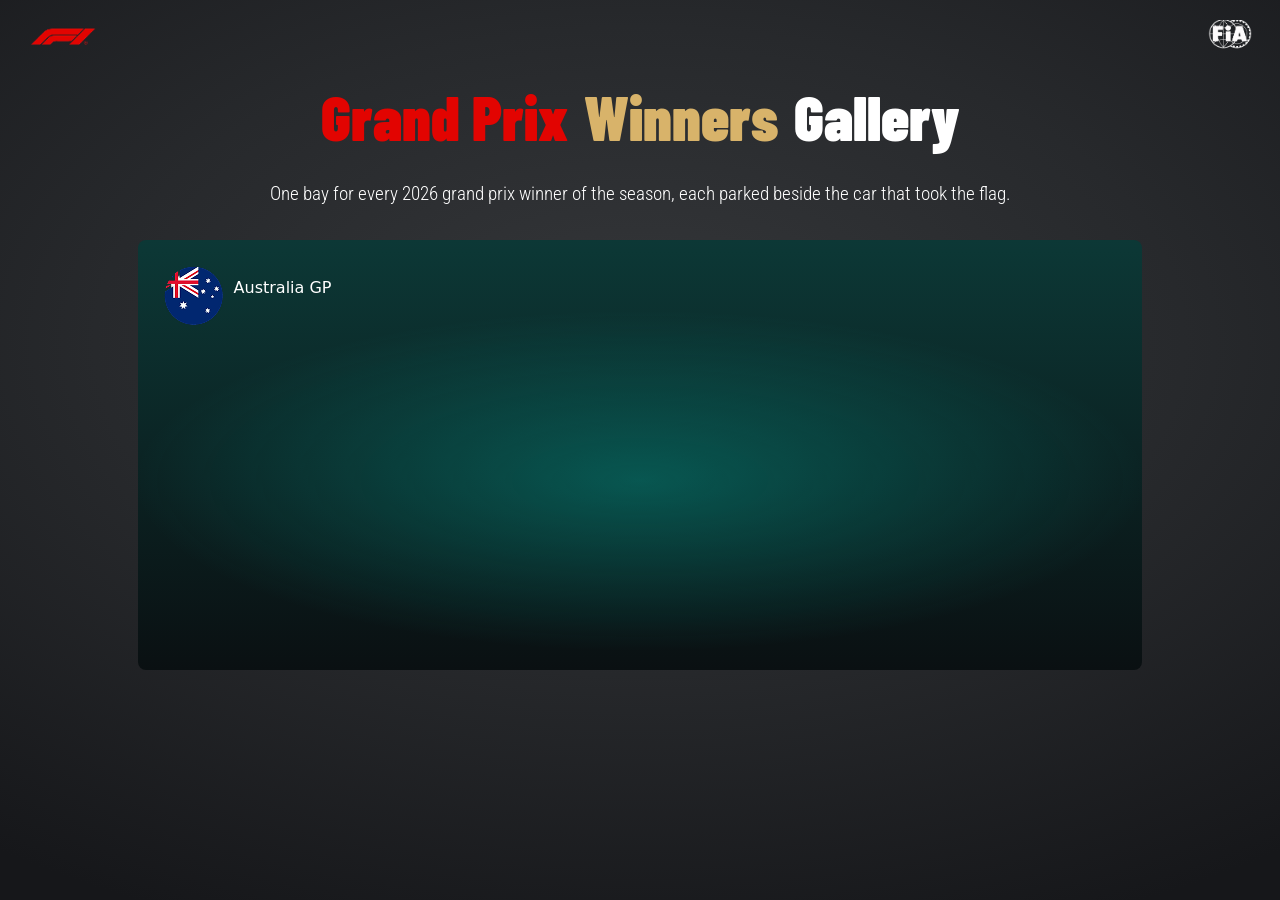
==== F1-Showroom/index.html @ ff34f271 "Immediate fix of photo views" ====
<!DOCTYPE html>
<html lang="en">

<head>
    <meta charset="UTF-8">
    <meta name="viewport" content="width=device-width, initial-scale=1.0">
    <title>F1 Podium</title>

    <link rel="icon" type="image/png" href="\F1-Showroom\img\f1.png">
    <link rel="stylesheet" href="https://cdn.jsdelivr.net/npm/bootstrap@5.3.0/dist/css/bootstrap.min.css">
    <link rel="preconnect" href="https://fonts.googleapis.com">
    <link rel="preconnect" href="https://fonts.gstatic.com" crossorigin>
    <link
        href="https://fonts.googleapis.com/css2?family=Barlow+Condensed:ital,wght@0,100;0,200;0,300;0,400;0,500;0,600;0,700;0,800;0,900;1,100;1,200;1,300;1,400;1,500;1,600;1,700;1,800;1,900&family=Roboto+Condensed:ital,wght@0,100..900;1,100..900&display=swap"
        rel="stylesheet">
    <link rel="stylesheet" href="assets/index.css">
</head>

<body>
    <div class="container-fluid min-vh-100"> <!--Main Container for all-->
        <div class="row"> <!--Static Navbar-->
            <div class="col">
                <div class="d-flex justify-content-between align-items-center bg-transparent border-0 px-3">
                    <div>
                        <img src="./img/f1.png" class="img1">
                    </div>
                    <div>
                        <img src="./img/fia.png" class="img2">
                    </div>
                </div>
            </div>
        </div>

        <div class="row"> <!--Second Heading-->
            <div class="col text-center">
                <div class="d-flex justify-content-center align-items-center  gap-3"><p class="font-l barlow main-red">Grand Prix</p>
                <p class="font-l barlow main-yellow">Winners</p>
                <p class="font-l barlow main-white">Gallery</p>
                </div>
                
                <p class="font-sm roboto main-white">One bay for every 2026 grand prix winner of the season, each parked beside the car that took the flag.</p>
            </div>
        </div>

        <div class="row mt-3">
            <div class="col d-flex align-items-center justify-content-center">
                <div class="card border-0 mercedes rounded-3">
                    <div class="card-body"><div class="card-title d-flex align-items-center text-start">
                        <img src="./img/aust.png">
                        <p class="sm main-white">Australia GP</p>
                    </div></div>
                    
                </div>
            </div>
        </div>
        <script src="https://cdn.jsdelivr.net/npm/bootstrap@5.3.0/dist/js/bootstrap.bundle.min.js"></script>
    </div>
</body>

</html>
---- F1-Showroom/assets/index.css ----
body {
    background-color: #16171A;
    background:
        radial-gradient(ellipse 85% 70% at 50% 38%,
            #35373A 0%,
            #27292C 50%,
            #16171A 100%);
    background-attachment: fixed;
}

.img1 {
    width: 100%;
    height: 70px;
}

.img2 {
    width: 100%;
    height: 30px;
}

.barlow {
  font-family: 'Barlow Condensed', sans-serif;
}

.roboto {
  font-family: 'Roboto Condensed', sans-serif;
}

.main-red {
    color : #E20401;
}

.main-yellow {
    color : #D8B36A;
}

.main-white {
    color : #FFFFFF;
}

.font-l {
    font-size: clamp(2.5rem, 1.5rem + 3vw, 4rem);
    font-weight: 900;
}

.font-sm {
    font-size: clamp(0.885rem, 0.8rem + 0.5vw, 1.2rem);
    font-weight: 300;
}

.card {
    height : 430px;
    width : 80%;

}

.mercedes {
  background:
    radial-gradient(ellipse 70% 55% at 50% 56%,
      rgba(0, 210, 190, 0.30) 0%,
      rgba(0, 210, 190, 0) 72%),
    linear-gradient(180deg,
      #0C3836 0%,
      #0A1012 100%);
}

.ferrari {
  background:
    radial-gradient(ellipse 70% 55% at 50% 56%,
      rgba(232, 17, 45, 0.32) 0%,
      rgba(232, 17, 45, 0) 72%),
    linear-gradient(180deg,
      #43101A 0%,
      #100A0B 100%);
}

.mclaren {
  background:
    radial-gradient(ellipse 70% 55% at 50% 56%,
      rgba(255, 128, 0, 0.32) 0%,
      rgba(255, 128, 0, 0) 72%),
    linear-gradient(180deg,
      #47250A 0%,
      #100C08 100%);
}

.redbull {
  background:
    radial-gradient(ellipse 70% 55% at 50% 56%,
      rgba(70, 110, 240, 0.34) 0%,
      rgba(70, 110, 240, 0) 72%),
    linear-gradient(180deg,
      #0E2159 0%,
      #0A0C15 100%);
}
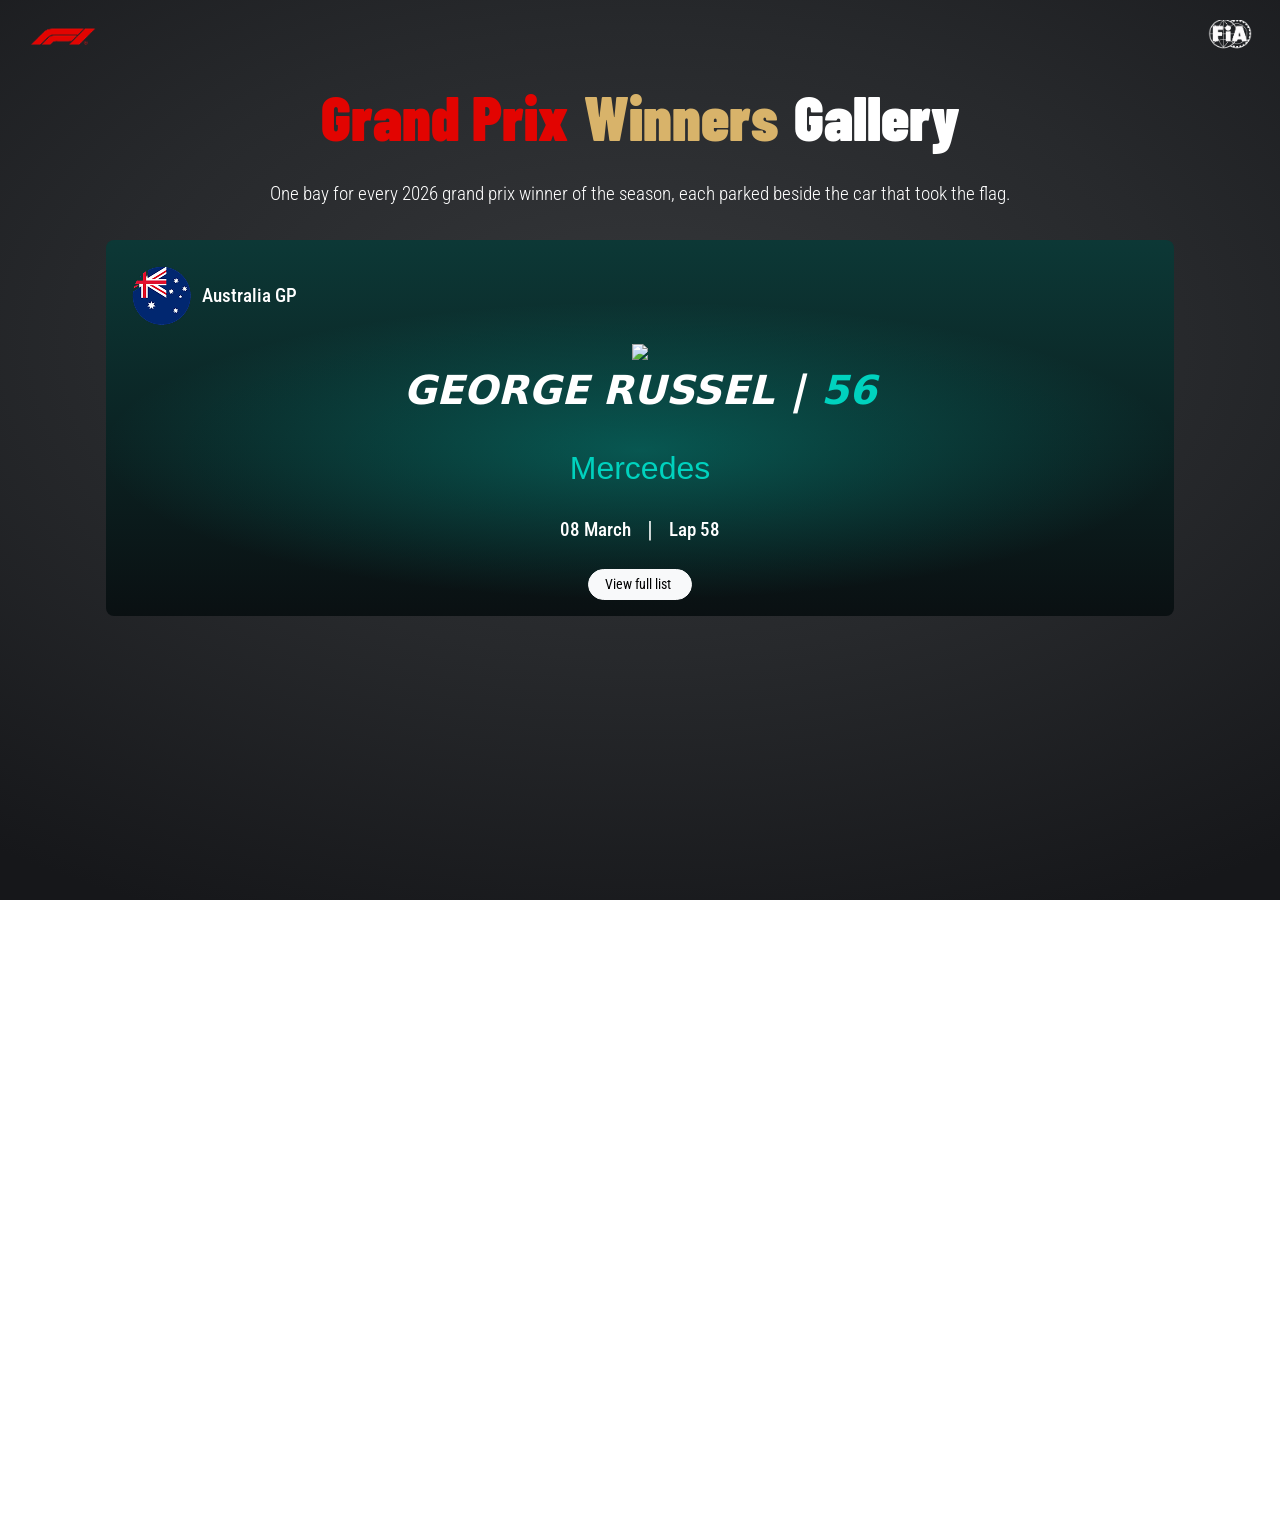
==== commit 571af885: "Created the landing page + How the cards would look like" ====
--- a/F1-Showroom/index.html
+++ b/F1-Showroom/index.html
@@ -17,15 +17,15 @@
 </head>
 
 <body>
-    <div class="container-fluid min-vh-100"> <!--Main Container for all-->
-        <div class="row"> <!--Static Navbar-->
-            <div class="col">
+    <div class="container-fluid min-vh-100" id="home"> <!--Main Container for all-->
+        <div class="row sticky-top"> <!--Static Navbar-->
+            <div class="col ">
                 <div class="d-flex justify-content-between align-items-center bg-transparent border-0 px-3">
                     <div>
-                        <img src="./img/f1.png" class="img1">
+                        <a href="#home"><img src="./img/f1.png" class="img1"></a>
                     </div>
                     <div>
-                        <img src="./img/fia.png" class="img2">
+                         <a href="#home"><img src="./img/fia.png" class="img2"></a>
                     </div>
                 </div>
             </div>
@@ -33,28 +33,62 @@
 
         <div class="row"> <!--Second Heading-->
             <div class="col text-center">
-                <div class="d-flex justify-content-center align-items-center  gap-3"><p class="font-l barlow main-red">Grand Prix</p>
-                <p class="font-l barlow main-yellow">Winners</p>
-                <p class="font-l barlow main-white">Gallery</p>
+                <div class="d-flex justify-content-center align-items-center  gap-3">
+                    <p class="font-l barlow main-red">Grand Prix</p>
+                    <p class="font-l barlow main-yellow">Winners</p>
+                    <p class="font-l barlow main-white">Gallery</p>
                 </div>
-                
-                <p class="font-sm roboto main-white">One bay for every 2026 grand prix winner of the season, each parked beside the car that took the flag.</p>
+
+                <p class="font-sm roboto main-white">One bay for every 2026 grand prix winner of the season, each parked
+                    beside the car that took the flag.</p>
             </div>
         </div>
 
-        <div class="row mt-3">
+        <div class="row my-3">
             <div class="col d-flex align-items-center justify-content-center">
                 <div class="card border-0 mercedes rounded-3">
-                    <div class="card-body"><div class="card-title d-flex align-items-center text-start">
-                        <img src="./img/aust.png">
-                        <p class="sm main-white">Australia GP</p>
-                    </div></div>
-                    
+                    <div class="card-body">
+                        <div class="card-title d-flex align-items-center text-start">
+                            <img src="./img/aust.png">
+                            <p class="card-text roboto main-white">Australia GP</p>
+                        </div>
+                        <div class="row">
+                            <div class="col racer d-flex justify-content-center align-items-center">
+                                <div
+                                    class="card bg-transparent border-0 d-flex justify-content-center align-items-center">
+                                    <img src="./img/racer1.png" class="img-racer">
+                                </div>
+                            </div>
+                        </div>
+                        <div class="card-title d-flex gap-3 justify-content-center align-items-center">
+                            <p class="main-white font-md">GEORGE RUSSEL</p>
+                            <p class="main-white font-md"> | </p>
+                            <p class="main-white font-md blue">56</p>
+                        </div>
+                        <div class="card-title d-flex gap-3 justify-content-center align-items-center">
+                            <p class="main-white barlow team-font blue">Mercedes</p>
+                        </div>
+                        <div class="card-title d-flex gap-3 justify-content-center align-items-center">
+                            <p class="main-white date-font roboto">08 March</p>
+                            <p class="main-white date-font fontroboto"> | </p>
+                            <p class="main-white date-font roboto"> Lap 58</p>
+                        </div>
+                        <div class="main-white roboto d-flex justify-content-center align-items-center">
+                            <a href="#parent-list" class="btn btn-light btn-sm rounded-pill roboto px-3">
+                                View full list <i class="bi bi-box-arrow-up-right ms-1"></i>
+                            </a>
+                        </div>
+                    </div>
                 </div>
             </div>
         </div>
-        <script src="https://cdn.jsdelivr.net/npm/bootstrap@5.3.0/dist/js/bootstrap.bundle.min.js"></script>
+
+        <div class="min-vh-100" id="parent-list"> <!--Parent row-->
+
+        </div>
     </div>
+    
+<script src="https://cdn.jsdelivr.net/npm/bootstrap@5.3.0/dist/js/bootstrap.bundle.min.js"></script>
 </body>
 
 </html>
--- a/F1-Showroom/assets/index.css
+++ b/F1-Showroom/assets/index.css
@@ -38,9 +38,23 @@
     color : #FFFFFF;
 }
 
+.bi-box-arrow-up-right {
+    background-color : #FFFFFF;
+}
+
+.blue {
+    color : #00D2BE;
+}
+
 .font-l {
     font-size: clamp(2.5rem, 1.5rem + 3vw, 4rem);
     font-weight: 900;
+}
+
+.font-md {
+    font-size: clamp(1rem, 0.357rem + 2.857vw, 2.5rem);
+    font-style : italic;
+    font-weight: 800;
 }
 
 .font-sm {
@@ -48,11 +62,40 @@
     font-weight: 300;
 }
 
+.team-font {
+    font-size: clamp(1rem, 0.357rem + 2.857vw, 2rem);
+    font-weight: 500;
+}
+
+.date-font {
+    font-size: clamp(0.885rem, 0.8rem + 0.5vw, 1.2rem);
+    font-weight: 500;
+}
+
+.card-text {
+    font-size: clamp(1.2rem, 0.7rem + 0.5vw, 1.2rem);
+    font-weight: 500;
+}
+
 .card {
-    height : 430px;
-    width : 80%;
+    max-height : 100%;
+    width : 85%;
 
 }
+
+.racer {
+    height : 90%;
+    width : 80%;
+    
+}
+
+.img-racer{
+    max-height: 100%;
+    max-width: 100%;
+    object-fit: contain;
+}
+
+
 
 .mercedes {
   background:
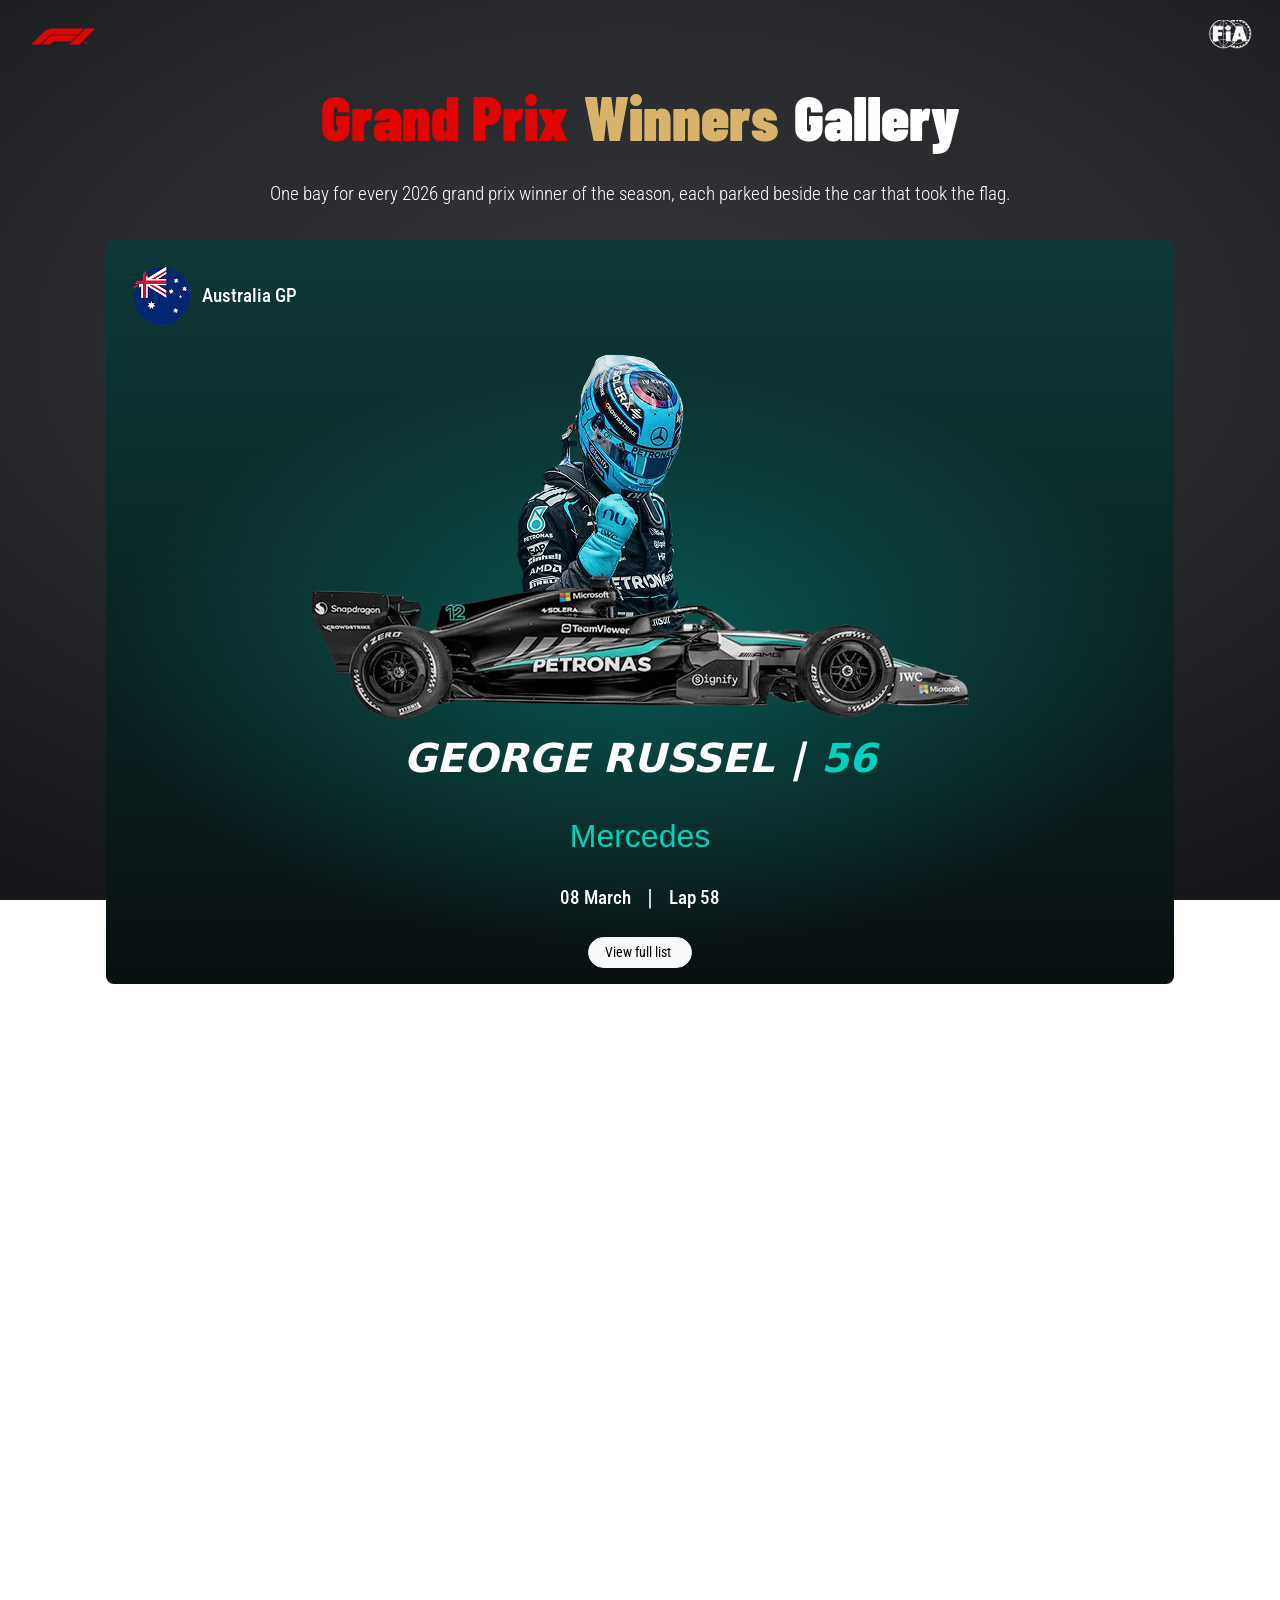
==== commit fd0a6b7b: "Fixed Racer Photo" ====
--- a/F1-Showroom/index.html
+++ b/F1-Showroom/index.html
@@ -56,7 +56,7 @@
                             <div class="col racer d-flex justify-content-center align-items-center">
                                 <div
                                     class="card bg-transparent border-0 d-flex justify-content-center align-items-center">
-                                    <img src="./img/racer1.png" class="img-racer">
+                                    <img src="./img/Racer1.png" class="img-racer">
                                 </div>
                             </div>
                         </div>
@@ -87,7 +87,7 @@
 
         </div>
     </div>
-    
+
 <script src="https://cdn.jsdelivr.net/npm/bootstrap@5.3.0/dist/js/bootstrap.bundle.min.js"></script>
 </body>
 
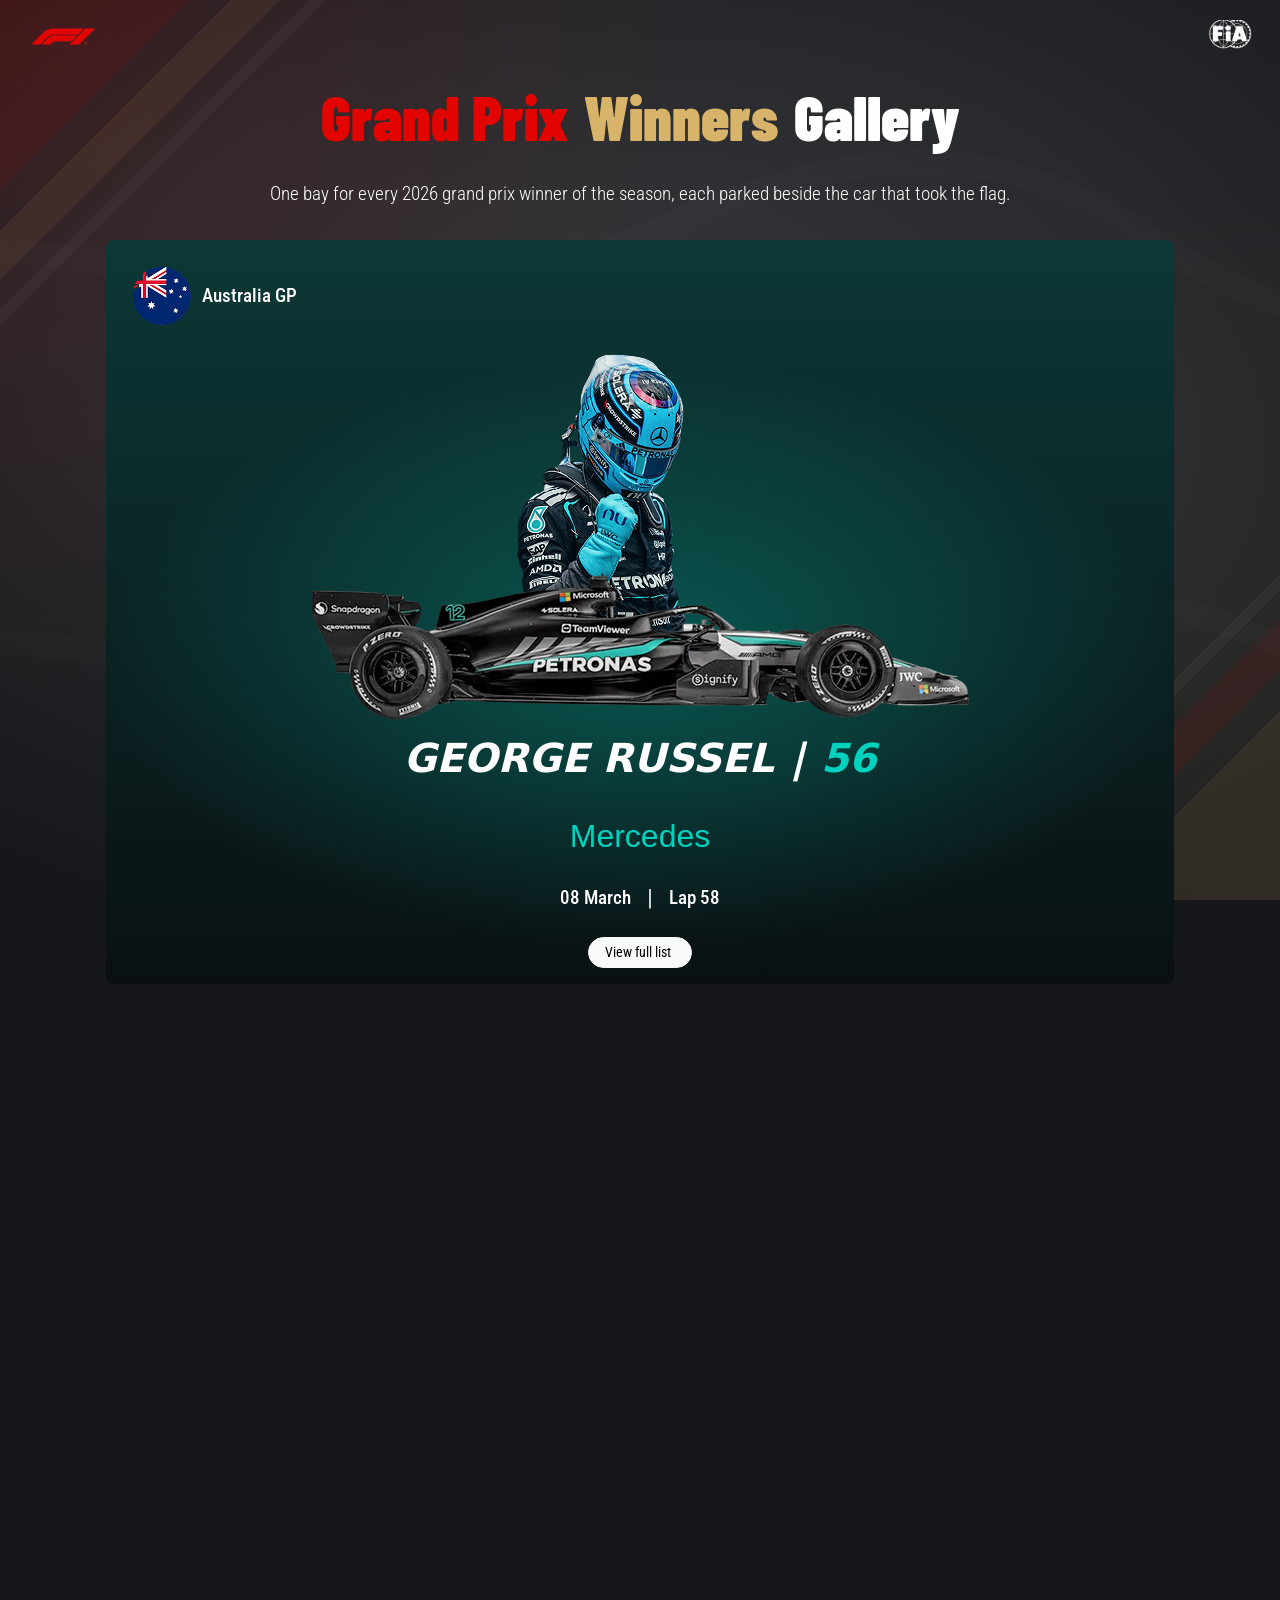
==== commit bdd2b557: "Fixed Icon + Tried assisted new bg design" ====
--- a/F1-Showroom/index.html
+++ b/F1-Showroom/index.html
@@ -6,7 +6,7 @@
     <meta name="viewport" content="width=device-width, initial-scale=1.0">
     <title>F1 Podium</title>
 
-    <link rel="icon" type="image/png" href="\F1-Showroom\img\f1.png">
+    <link rel="icon" type="image/png" href="./img/f1.png">
     <link rel="stylesheet" href="https://cdn.jsdelivr.net/npm/bootstrap@5.3.0/dist/css/bootstrap.min.css">
     <link rel="preconnect" href="https://fonts.googleapis.com">
     <link rel="preconnect" href="https://fonts.gstatic.com" crossorigin>
@@ -83,7 +83,7 @@
             </div>
         </div>
 
-        <div class="min-vh-100" id="parent-list"> <!--Parent row-->
+        <div class="min-vh-100 showroom-bg" id="parent-list"> <!--Parent row-->
 
         </div>
     </div>
--- a/F1-Showroom/assets/index.css
+++ b/F1-Showroom/assets/index.css
@@ -1,12 +1,51 @@
+
 body {
     background-color: #16171A;
-    background:
+    background-image:
+       
+        radial-gradient(circle at 0 0,       rgba(226, 4, 1, 0.12),    transparent 45%),
+        radial-gradient(circle at 100% 100%, rgba(216, 179, 106, 0.08), transparent 45%),
+        
         radial-gradient(ellipse 85% 70% at 50% 38%,
             #35373A 0%,
             #27292C 50%,
             #16171A 100%);
     background-attachment: fixed;
 }
+
+
+body::before {
+    content: "";
+    position: fixed;
+    inset: 0;
+    z-index: -1;
+    pointer-events: none;
+    opacity: 0.5;
+    background:
+        linear-gradient(135deg,
+            rgba(226, 4, 1, 0.16)     0 134px, transparent 134px 163px,
+            rgba(216, 179, 106, 0.14) 163px 198px, transparent 198px 219px,
+            rgba(255, 255, 255, 0.08) 219px 230px, transparent 230px)
+            top left / 340px 340px no-repeat,
+        linear-gradient(315deg,
+            rgba(216, 179, 106, 0.14) 0 134px, transparent 134px 163px,
+            rgba(226, 4, 1, 0.16)     163px 198px, transparent 198px 219px,
+            rgba(255, 255, 255, 0.08) 219px 230px, transparent 230px)
+            bottom right / 340px 340px no-repeat;
+}
+
+body::after {
+    content: "";
+    position: fixed;
+    inset: 0;
+    z-index: -1;
+    pointer-events: none;
+    opacity: 0.3;
+    background: url("data:image/svg+xml,%3Csvg xmlns='http://www.w3.org/2000/svg' viewBox='0 0 1920 1080' fill='none' preserveAspectRatio='xMidYMid slice'%3E%3Cpath d='M-40 360 C 260 190 560 470 860 330 S 1340 130 1580 290 S 1960 380 1960 220' stroke='white' stroke-opacity='.05' stroke-width='30' stroke-linecap='round'/%3E%3Cpath d='M-40 830 C 300 650 620 970 960 820 S 1540 640 1960 890' stroke='white' stroke-opacity='.045' stroke-width='30' stroke-linecap='round'/%3E%3C/svg%3E")
+        center / cover no-repeat;
+}
+
+
 
 .img1 {
     width: 100%;
@@ -135,5 +174,4 @@
     linear-gradient(180deg,
       #0E2159 0%,
       #0A0C15 100%);
-}
-
+}
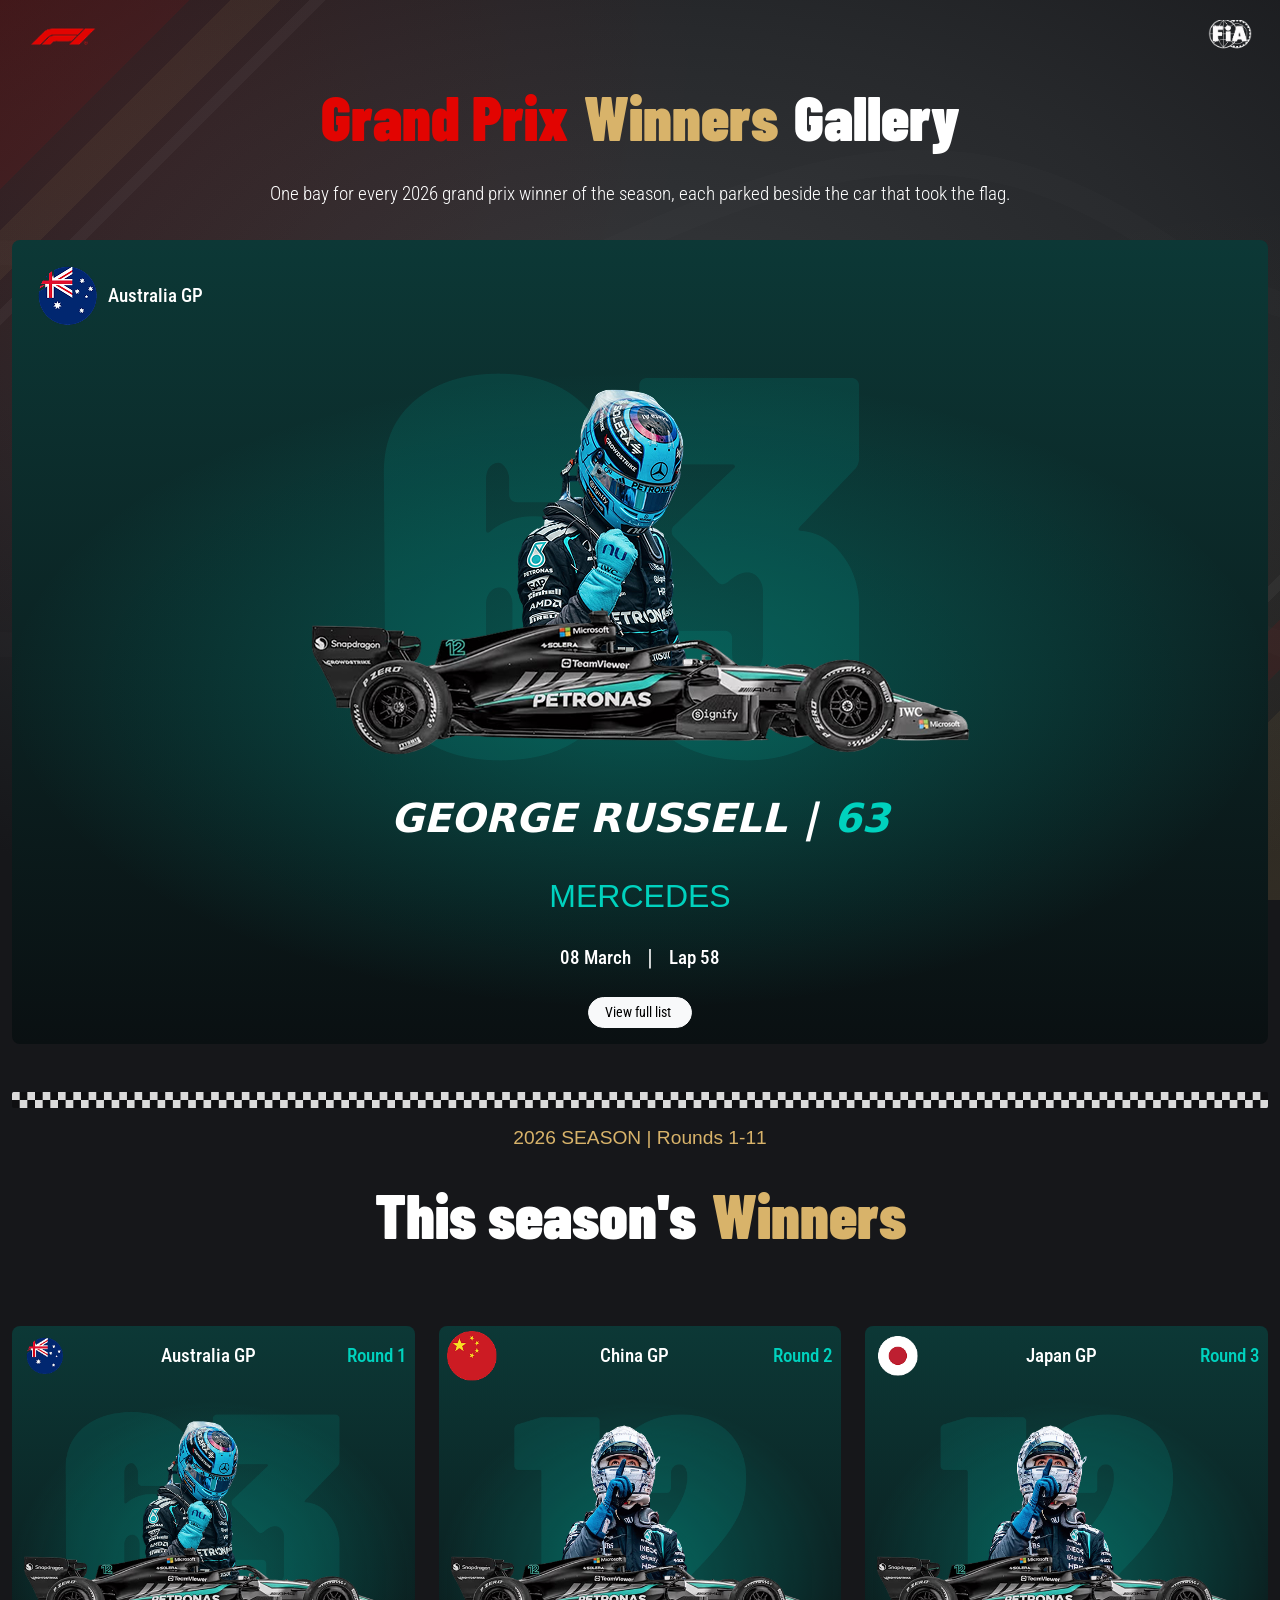
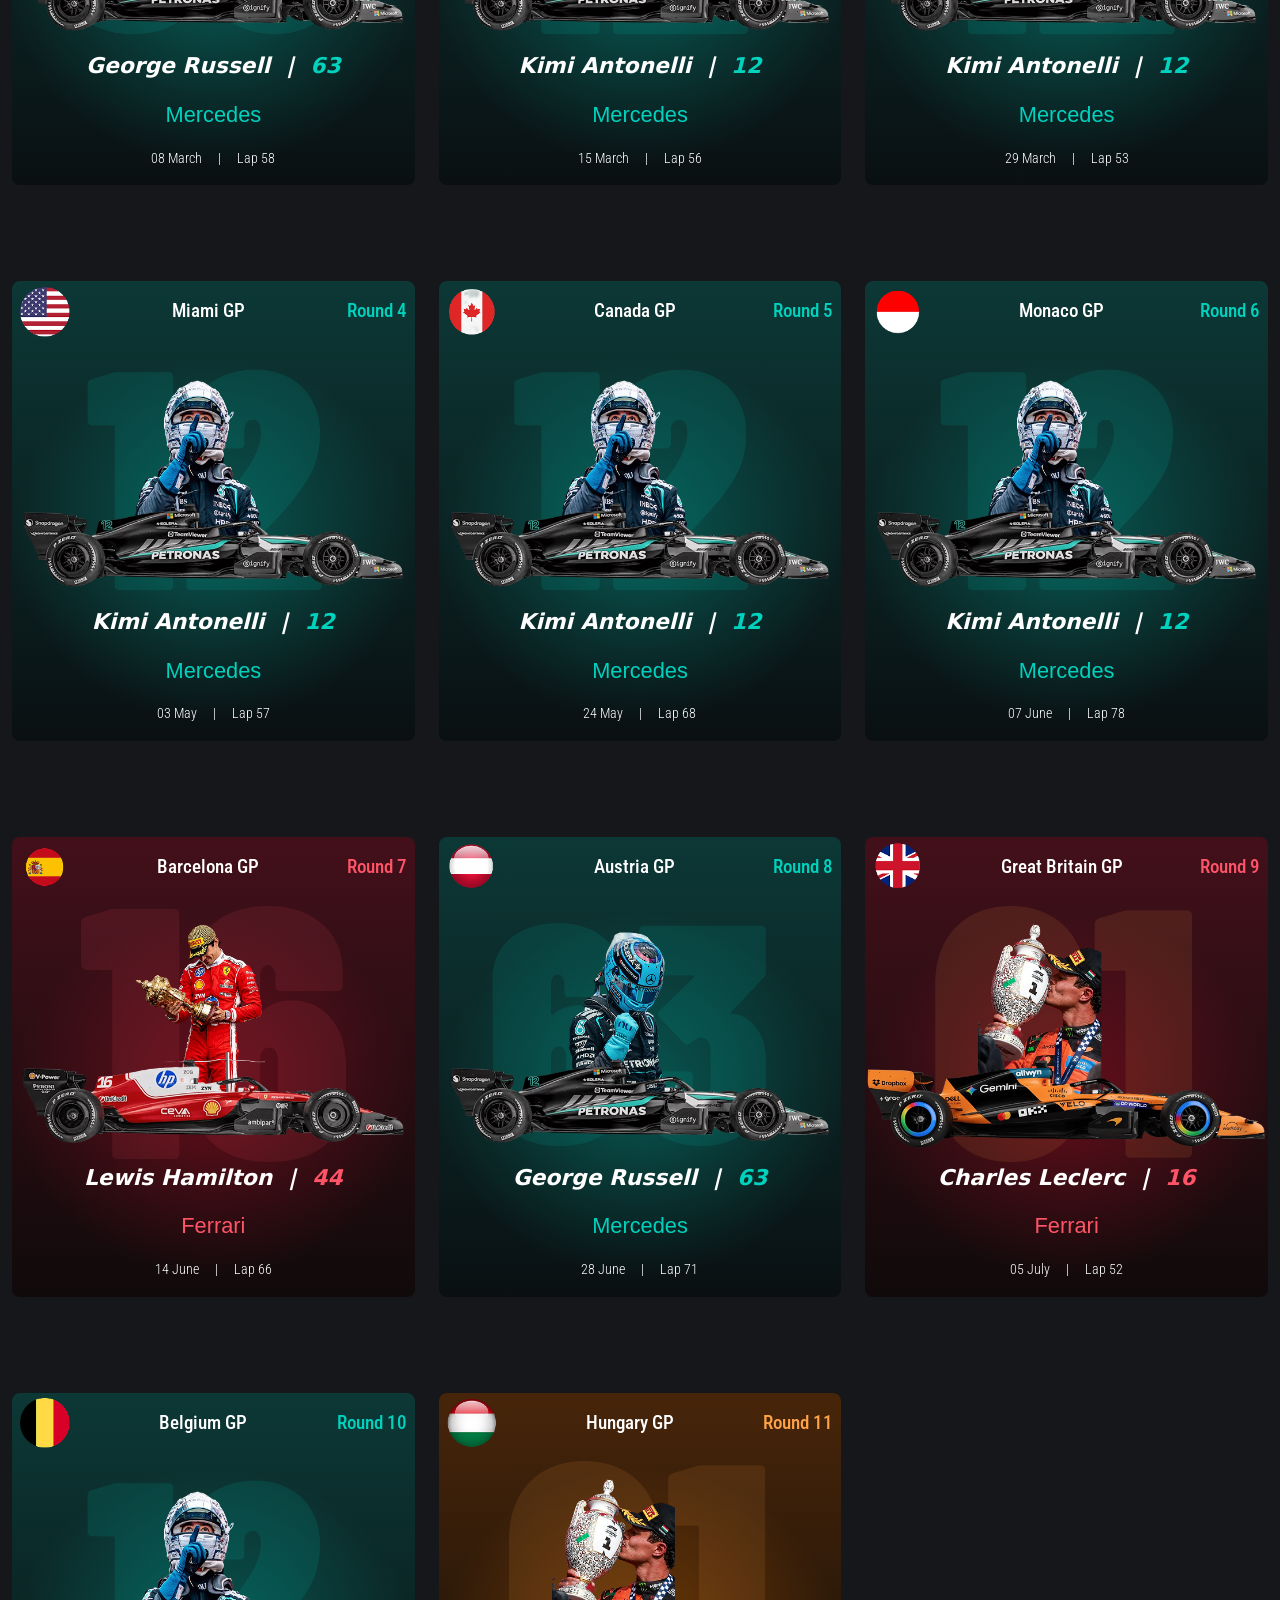
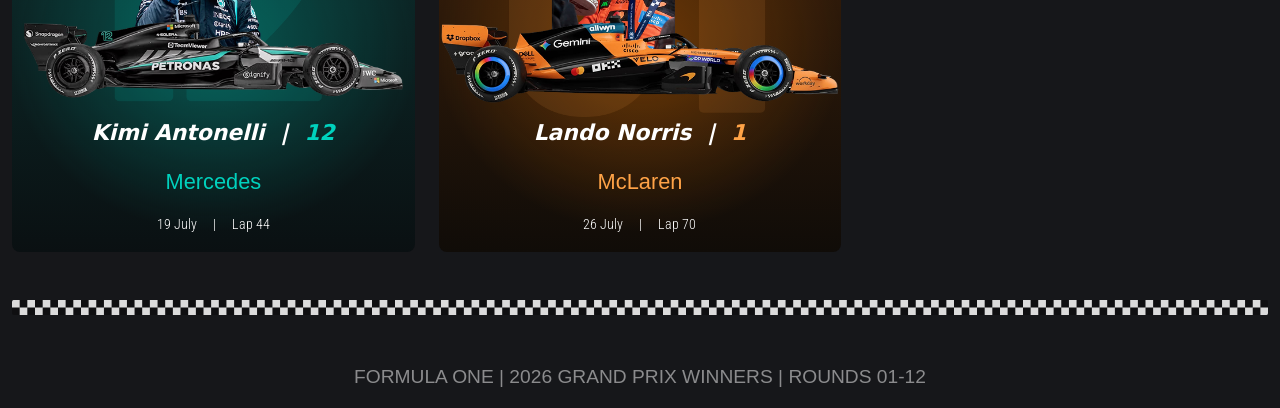
==== commit b8f6d9a9: "Finished the JSON and parent row, Added the necessary resources Completed the figma outline Made it " ====
--- a/F1-Showroom/index.html
+++ b/F1-Showroom/index.html
@@ -24,8 +24,9 @@
                     <div>
                         <a href="#home"><img src="./img/f1.png" class="img1"></a>
                     </div>
+
                     <div>
-                         <a href="#home"><img src="./img/fia.png" class="img2"></a>
+                        <a href="#home"><img src="./img/fia.png" class="img2"></a>
                     </div>
                 </div>
             </div>
@@ -49,24 +50,24 @@
                 <div class="card border-0 mercedes rounded-3">
                     <div class="card-body">
                         <div class="card-title d-flex align-items-center text-start">
-                            <img src="./img/aust.png">
+                            <img src="./img/Australia.png">
                             <p class="card-text roboto main-white">Australia GP</p>
                         </div>
                         <div class="row">
                             <div class="col racer d-flex justify-content-center align-items-center">
                                 <div
                                     class="card bg-transparent border-0 d-flex justify-content-center align-items-center">
-                                    <img src="./img/Racer1.png" class="img-racer">
+                                    <img src="./img/test2.png" class="img-racer">
                                 </div>
                             </div>
                         </div>
                         <div class="card-title d-flex gap-3 justify-content-center align-items-center">
-                            <p class="main-white font-md">GEORGE RUSSEL</p>
+                            <p class="main-white font-md">GEORGE RUSSELL</p>
                             <p class="main-white font-md"> | </p>
-                            <p class="main-white font-md blue">56</p>
+                            <p class="main-white font-md blue">63</p>
                         </div>
                         <div class="card-title d-flex gap-3 justify-content-center align-items-center">
-                            <p class="main-white barlow team-font blue">Mercedes</p>
+                            <p class="main-white barlow team-font blue">MERCEDES</p>
                         </div>
                         <div class="card-title d-flex gap-3 justify-content-center align-items-center">
                             <p class="main-white date-font roboto">08 March</p>
@@ -74,7 +75,7 @@
                             <p class="main-white date-font roboto"> Lap 58</p>
                         </div>
                         <div class="main-white roboto d-flex justify-content-center align-items-center">
-                            <a href="#parent-list" class="btn btn-light btn-sm rounded-pill roboto px-3">
+                            <a href="#list" class="btn btn-light btn-sm rounded-pill roboto px-3 ">
                                 View full list <i class="bi bi-box-arrow-up-right ms-1"></i>
                             </a>
                         </div>
@@ -83,12 +84,230 @@
             </div>
         </div>
 
-        <div class="min-vh-100 showroom-bg" id="parent-list"> <!--Parent row-->
-
+        <div class="min-vh-100 showroom-bg my-5" id="list"> <!--Parent row-->
+            <div class="row">
+                <img src="./img/banner.png">
+            </div>
+            <div class="row"> <!--Second Heading-->
+                <div class="col text-center">
+                    <div>
+                        <p class="barlow main-yellow my-3 font-sm">2026 SEASON | Rounds 1-11</p>
+                    </div>
+
+                    <div class="d-flex justify-content-center align-items-center  gap-3">
+                        <p class="font-l barlow main-white">This season's</p>
+                        <p class="font-l barlow main-yellow">Winners</p>
+
+                    </div>
+                </div>
+            </div>
+            <div class="row" id="parent">
+
+            </div>
+            <div class="row">
+                <img src="./img/banner.png">
+            </div>
+        </div>
+        <div class="col text-center">
+            <div>
+                <p class="barlow main-white my-3 font-footer">FORMULA ONE | 2026 GRAND PRIX WINNERS | ROUNDS 01-12</p>
+            </div>
         </div>
     </div>
 
-<script src="https://cdn.jsdelivr.net/npm/bootstrap@5.3.0/dist/js/bootstrap.bundle.min.js"></script>
+    <script src="https://cdn.jsdelivr.net/npm/bootstrap@5.3.0/dist/js/bootstrap.bundle.min.js"></script>
+    <script>
+        var data = [
+            {
+                firstName: "George",
+                lastName: "Russell",
+                number: 63,
+                team: "Mercedes",
+                lap: 58,
+                round: 1,
+                track: "Australia",
+                date: "08 March",
+                png: "test2",
+                color: "mercedes",
+                textColor: "blue"
+            },
+            {
+                firstName: "Kimi",
+                lastName: "Antonelli",
+                number: 12,
+                team: "Mercedes",
+                lap: 56,
+                round: 2,
+                track: "China",
+                date: "15 March",
+                png: "racer2",
+                color: "mercedes"
+                ,
+                textColor: "blue"
+            },
+            {
+                firstName: "Kimi",
+                lastName: "Antonelli",
+                number: 12,
+                team: "Mercedes",
+                lap: 53,
+                round: 3,
+                track: "Japan",
+                date: "29 March",
+                png: "racer2",
+                color: "mercedes"
+                ,
+                textColor: "blue"
+            },
+            {
+                firstName: "Kimi",
+                lastName: "Antonelli",
+                number: 12,
+                team: "Mercedes",
+                lap: 57,
+                round: 4,
+                track: "Miami",
+                date: "03 May",
+                png: "racer2",
+                color: "mercedes"
+                ,
+                textColor: "blue"
+            },
+            {
+                firstName: "Kimi",
+                lastName: "Antonelli",
+                number: 12,
+                team: "Mercedes",
+                lap: 68,
+                round: 5,
+                track: "Canada",
+                date: "24 May",
+                png: "racer2",
+                color: "mercedes",
+                textColor: "blue"
+            },
+            {
+                firstName: "Kimi",
+                lastName: "Antonelli",
+                number: 12,
+                team: "Mercedes",
+                lap: 78,
+                round: 6,
+                track: "Monaco",
+                date: "07 June",
+                png: "racer2",
+                color: "mercedes",
+                textColor: "blue"
+            },
+            {
+                firstName: "Lewis",
+                lastName: "Hamilton",
+                number: 44,
+                team: "Ferrari",
+                lap: 66,
+                round: 7,
+                track: "Barcelona",
+                date: "14 June",
+                png: "racer3",
+                color: "ferrari",
+                textColor: "red"
+            },
+            {
+                firstName: "George",
+                lastName: "Russell",
+                number: 63,
+                team: "Mercedes",
+                lap: 71,
+                round: 8,
+                track: "Austria",
+                date: "28 June",
+                png: "test2",
+                color: "mercedes",
+                textColor: "blue"
+            },
+            {
+                firstName: "Charles",
+                lastName: "Leclerc",
+                number: 16,
+                team: "Ferrari",
+                lap: 52,
+                round: 9,
+                track: "Great Britain",
+                date: "05 July",
+                png: "racer4",
+                color: "ferrari",
+                textColor: "red"
+            },
+            {
+                firstName: "Kimi",
+                lastName: "Antonelli",
+                number: 12,
+                team: "Mercedes",
+                lap: 44,
+                round: 10,
+                track: "Belgium",
+                date: "19 July",
+                png: "racer2",
+                color: "mercedes",
+                textColor: "blue"
+            },
+            {
+                firstName: "Lando",
+                lastName: "Norris",
+                number: 1,
+                team: "McLaren",
+                lap: 70,
+                round: 11,
+                track: "Hungary",
+                date: "26 July",
+                png: "racer4",
+                color: "mclaren",
+                textColor: "orange"
+            },
+
+        ];
+
+        var populate = document.getElementById("parent");
+
+        for (var i = 0; i < data.length; i++) {
+            populate.innerHTML +=
+                `<div class="col-lg-4 my-5">
+                    <div class="col d-flex align-items-center justify-content-center">
+                        <div class="card-l border-0 ` + data[i].color + ` rounded-3">
+                            <div class="card-body">
+                                <div class="card-title d-flex align-items-center justify-content-between mx-2">
+                                    <img src="./img/` + data[i].track + `.png" class="flag-sm">
+                                    <p class="card-text roboto main-white my-3">` + data[i].track + ` GP</p>
+                                    <p class="card-text roboto ` + data[i].textColor + `">Round ` + data[i].round + `</p>
+                                </div>
+                                <div class="row mt-2">
+                                    <div class="col racer d-flex justify-content-center align-items-center">
+                                        <div
+                                            class="card bg-transparent border-0 d-flex justify-content-center align-items-center">
+                                            <img src="./img/` + data[i].png + `.png" class="img-racer">
+                                        </div>
+                                    </div>
+                                </div>
+                                <div class="card-title d-flex gap-3 justify-content-center align-items-center">
+                                    <p class="main-white font-cards">` + data[i].firstName + " " + data[i].lastName
+                + `</p>
+                                    <p class="main-white font-cards"> | </p>
+                                    <p class="font-cards ` + data[i].textColor + `">` + data[i].number + `</p>
+                                </div>
+                                <div class="card-title d-flex gap-3 justify-content-center align-items-center">
+                                    <p class="barlow sub-md ` + data[i].textColor + `">` + data[i].team + `</p>
+                                </div>
+                                <div class="card-title d-flex gap-3 justify-content-center align-items-center">
+                                    <p class="main-white date-font-sm roboto">` + data[i].date + `</p>
+                                    <p class="main-white date-font-sm roboto"> | </p>
+                                    <p class="main-white date-font-sm roboto"> Lap ` + data[i].lap + `</p>
+                                </div>
+                            </div>
+                        </div>
+                    </div>
+                </div>`
+        }
+    </script>
 </body>
 
 </html>
--- a/F1-Showroom/assets/index.css
+++ b/F1-Showroom/assets/index.css
@@ -85,6 +85,14 @@
     color : #00D2BE;
 }
 
+.red {
+    color : #FF5468;
+}
+
+.orange {
+    color : #FFA347;
+}
+
 .font-l {
     font-size: clamp(2.5rem, 1.5rem + 3vw, 4rem);
     font-weight: 900;
@@ -96,11 +104,28 @@
     font-weight: 800;
 }
 
+.font-cards {
+    font-size: clamp(1rem, 0.357rem + 1.257vw, 2rem);
+    font-style : italic;
+    font-weight: 800;
+}
+
+.sub-md {
+    font-size: clamp(1rem, 0.357rem + 1.257vw, 2.5rem);
+    font-weight: 500;
+}
+
 .font-sm {
     font-size: clamp(0.885rem, 0.8rem + 0.5vw, 1.2rem);
     font-weight: 300;
 }
 
+.font-footer {
+    font-size: clamp(0.885rem, 0.8rem + 0.5vw, 1.2rem);
+    font-weight: 100;
+    opacity: 50%;
+}
+
 .team-font {
     font-size: clamp(1rem, 0.357rem + 2.857vw, 2rem);
     font-weight: 500;
@@ -111,6 +136,11 @@
     font-weight: 500;
 }
 
+.date-font-sm{
+    font-size: clamp(0.885rem, 0.5rem + 0.5vw, 1.2rem);
+    font-weight: 300;
+}
+
 .card-text {
     font-size: clamp(1.2rem, 0.7rem + 0.5vw, 1.2rem);
     font-weight: 500;
@@ -118,8 +148,19 @@
 
 .card {
     max-height : 100%;
-    width : 85%;
-
+    width : 100%;
+
+}
+
+.card-l {
+    max-height : 100%;
+    width : 100%;
+
+}
+
+.flag-sm {
+    height: 50px;
+    width: 50px;
 }
 
 .racer {
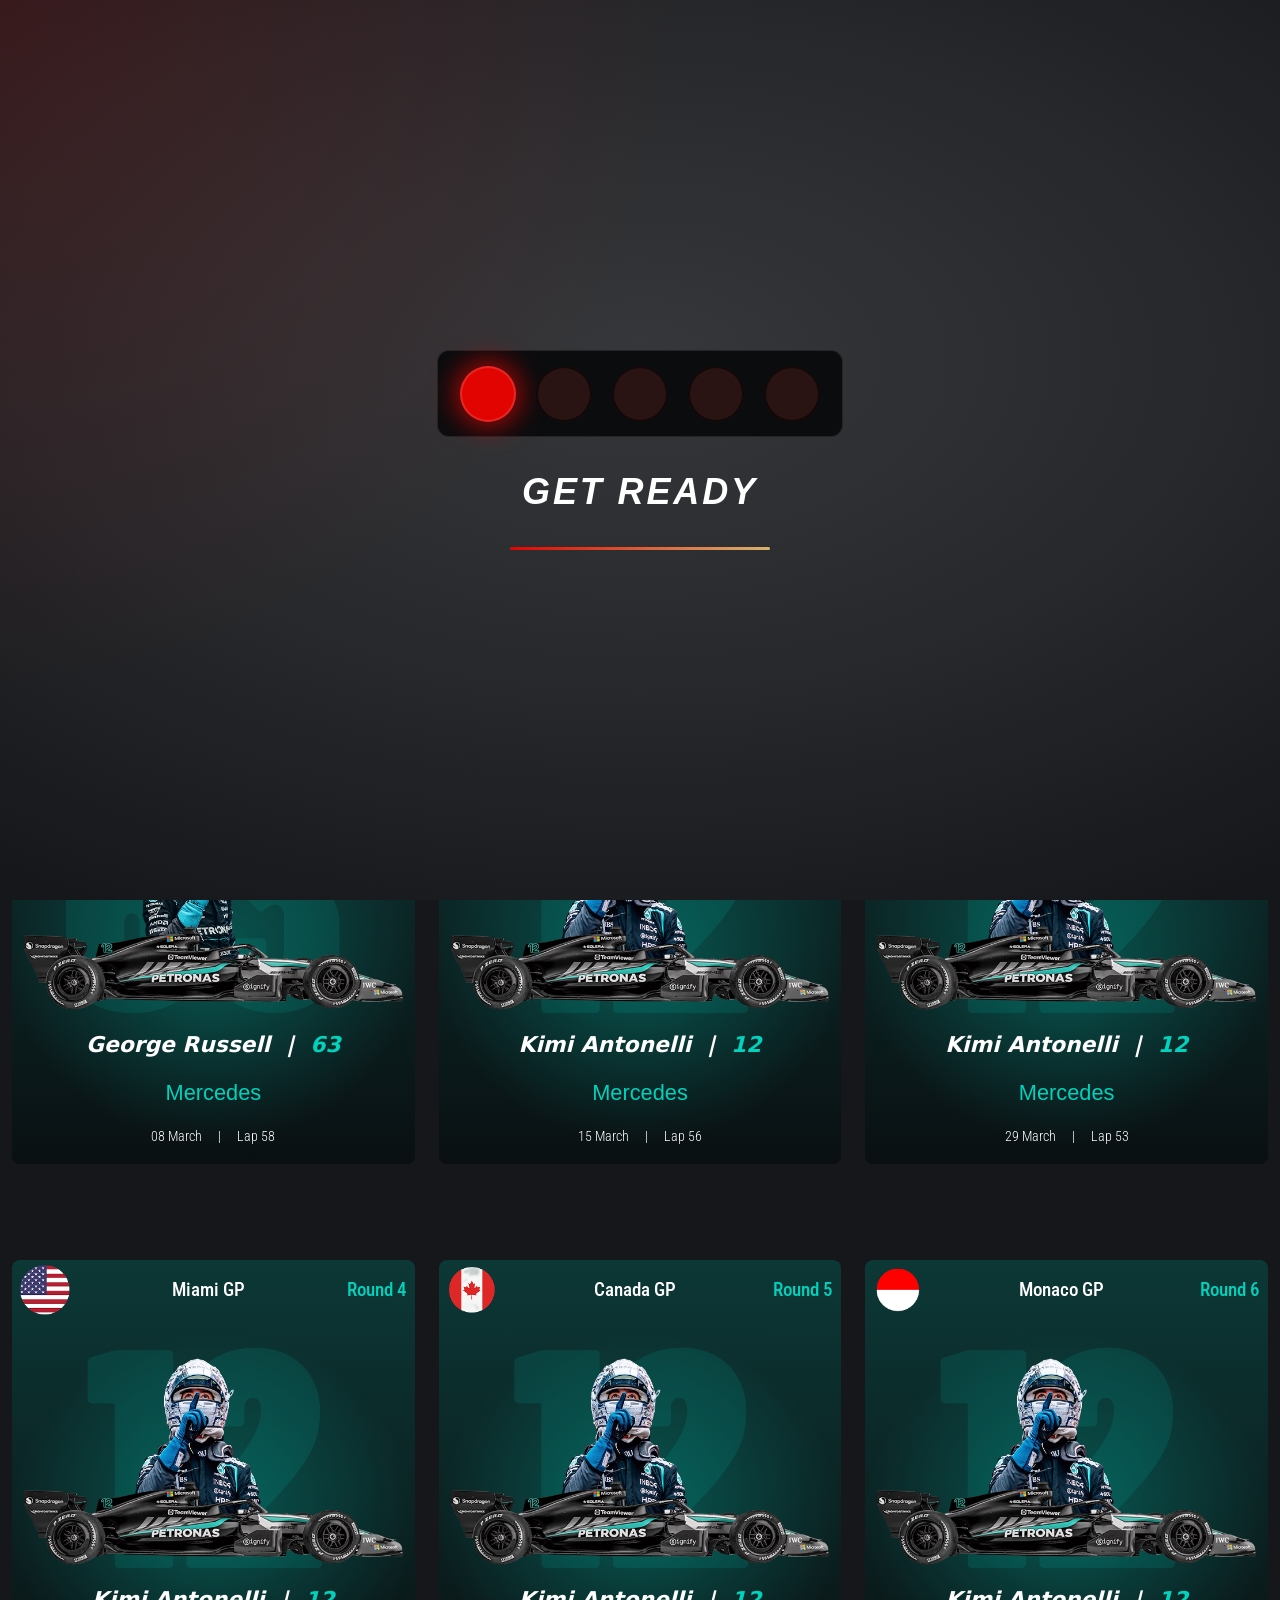
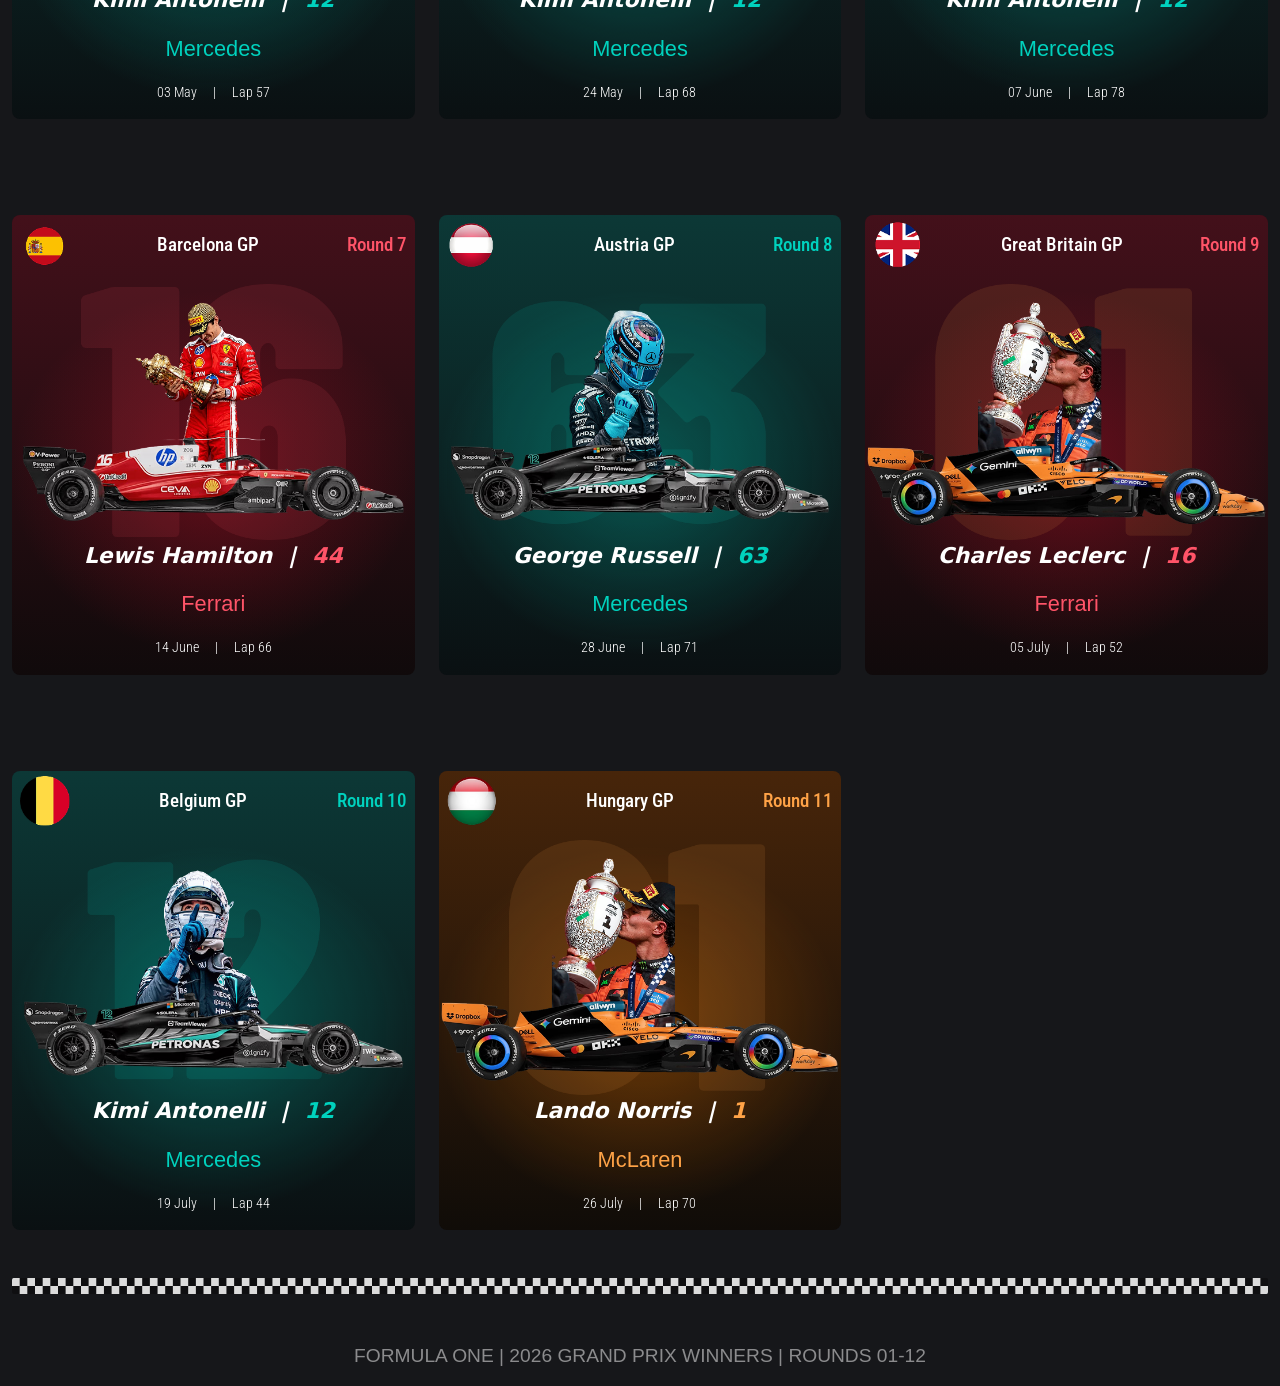
==== commit a14e7223: "Added new design Replaced the home page, Added loading animations Made responsive" ====
--- a/F1-Showroom/index.html
+++ b/F1-Showroom/index.html
@@ -17,12 +17,28 @@
 </head>
 
 <body>
+    <div id="progress" aria-hidden="true"></div>
+    <div id="loader" aria-hidden="true">
+        <img src="./img/f1.png" class="loader-logo" alt="">
+        <div class="loader-stage">
+            <div class="start-lights">
+                <div class="gantry"><span></span><span></span><span></span><span></span><span></span></div>
+            </div>
+            <p class="loader-text barlow" id="loaderText">GET READY</p>
+            <div class="loader-track">
+                <div class="loader-bar"></div>
+            </div>
+        </div>
+    </div>
+    <audio id="loaderAudio" src="./audio/F1_Starting_light_sound.mp3" preload="auto"></audio>
+
     <div class="container-fluid min-vh-100" id="home"> <!--Main Container for all-->
         <div class="row sticky-top"> <!--Static Navbar-->
             <div class="col ">
                 <div class="d-flex justify-content-between align-items-center bg-transparent border-0 px-3">
                     <div>
-                        <a href="#home"><img src="./img/f1.png" class="img1"></a>
+                        <a href="#home" id="replayLogo" title="Replay the start lights"><img src="./img/f1.png"
+                                class="img1"></a>
                     </div>
 
                     <div>
@@ -47,38 +63,11 @@
 
         <div class="row my-3">
             <div class="col d-flex align-items-center justify-content-center">
-                <div class="card border-0 mercedes rounded-3">
-                    <div class="card-body">
-                        <div class="card-title d-flex align-items-center text-start">
-                            <img src="./img/Australia.png">
-                            <p class="card-text roboto main-white">Australia GP</p>
-                        </div>
-                        <div class="row">
-                            <div class="col racer d-flex justify-content-center align-items-center">
-                                <div
-                                    class="card bg-transparent border-0 d-flex justify-content-center align-items-center">
-                                    <img src="./img/test2.png" class="img-racer">
-                                </div>
-                            </div>
-                        </div>
-                        <div class="card-title d-flex gap-3 justify-content-center align-items-center">
-                            <p class="main-white font-md">GEORGE RUSSELL</p>
-                            <p class="main-white font-md"> | </p>
-                            <p class="main-white font-md blue">63</p>
-                        </div>
-                        <div class="card-title d-flex gap-3 justify-content-center align-items-center">
-                            <p class="main-white barlow team-font blue">MERCEDES</p>
-                        </div>
-                        <div class="card-title d-flex gap-3 justify-content-center align-items-center">
-                            <p class="main-white date-font roboto">08 March</p>
-                            <p class="main-white date-font fontroboto"> | </p>
-                            <p class="main-white date-font roboto"> Lap 58</p>
-                        </div>
-                        <div class="main-white roboto d-flex justify-content-center align-items-center">
-                            <a href="#list" class="btn btn-light btn-sm rounded-pill roboto px-3 ">
-                                View full list <i class="bi bi-box-arrow-up-right ms-1"></i>
-                            </a>
-                        </div>
+                <div class="row my-3">
+                    <div class="col d-flex align-items-center justify-content-center">
+                        <video class="card-video lift rounded-3" autoplay muted loop playsinline>
+                            <source src="./img/vid.mp4" type="video/mp4">
+                        </video>
                     </div>
                 </div>
             </div>
@@ -114,6 +103,8 @@
             </div>
         </div>
     </div>
+
+    <button id="toTop" aria-label="Back to top">🏁</button>
 
     <script src="https://cdn.jsdelivr.net/npm/bootstrap@5.3.0/dist/js/bootstrap.bundle.min.js"></script>
     <script>
@@ -271,9 +262,9 @@
 
         for (var i = 0; i < data.length; i++) {
             populate.innerHTML +=
-                `<div class="col-lg-4 my-5">
+                `<div class="col-lg-4 my-5 reveal" style="--d:` + ((i % 3) * 0.08) + `s">
                     <div class="col d-flex align-items-center justify-content-center">
-                        <div class="card-l border-0 ` + data[i].color + ` rounded-3">
+                        <div class="card-l border-0 ` + data[i].color + ` rounded-3 lift">
                             <div class="card-body">
                                 <div class="card-title d-flex align-items-center justify-content-between mx-2">
                                     <img src="./img/` + data[i].track + `.png" class="flag-sm">
@@ -308,6 +299,114 @@
                 </div>`
         }
     </script>
+
+    <script>
+
+        (function () {
+            var loader = document.getElementById("loader");
+            var audio = document.getElementById("loaderAudio");
+            var lights = loader.querySelectorAll(".gantry span");
+
+            var RATE = 1.5;
+            var LOGO_MS = 1200;
+            var BEEPS = [0.68, 1.68, 2.68, 3.69, 4.69];
+            var SYNC_LEAD = 0.03;
+            var END_AT = 5.1;
+
+            var run = 0, pageReady = document.readyState === "complete";
+            if (!pageReady) {
+                window.addEventListener("load", function () { pageReady = true; });
+                setTimeout(function () { pageReady = true; }, 6000);
+            }
+
+            audio.volume = 0.6;
+            document.body.classList.add("is-loading");
+
+            function finish() {
+                loader.classList.add("hide");
+                document.body.classList.remove("is-loading");
+                audio.pause();
+            }
+
+
+            function lightsPhase(my, silent) {
+                var t0 = performance.now(), shown = 0;
+                loader.classList.add("running");
+                function now() { return silent ? (performance.now() - t0) / 1000 * RATE : audio.currentTime; }
+                (function tick() {
+                    if (my !== run) return;
+                    var t = now();
+                    while (shown < BEEPS.length && t >= BEEPS[shown] - SYNC_LEAD) {
+                        lights[shown++].classList.add("on");
+                    }
+                    if (t >= END_AT && pageReady) { finish(); return; }
+                    requestAnimationFrame(tick);
+                })();
+            }
+
+            function sequence() {
+                var my = ++run;
+                loader.classList.remove("hide", "play", "stage-in", "running");
+                lights.forEach(function (l) { l.classList.remove("on"); });
+                void loader.offsetWidth;
+                document.body.classList.add("is-loading");
+                loader.classList.add("play");
+
+                setTimeout(function () {
+                    if (my !== run) return;
+                    loader.classList.add("stage-in");
+                    audio.currentTime = 0;
+                    audio.playbackRate = RATE;
+                    var p = audio.play();
+                    if (p && p.then) {
+                        p.then(function () { if (my === run) lightsPhase(my, false); },
+                            function () { if (my === run) lightsPhase(my, true); });
+                    } else { lightsPhase(my, false); }
+                }, LOGO_MS);
+            }
+
+            sequence();
+
+
+            document.getElementById("replayLogo").addEventListener("click", function (e) {
+                e.preventDefault();
+                window.scrollTo({ top: 0 });
+                sequence();
+            });
+        })();
+    </script>
+
+    <script>
+
+        (function () {
+            var reduce = window.matchMedia("(prefers-reduced-motion: reduce)").matches;
+
+            // Scroll progress bar + back-to-top
+            var bar = document.getElementById("progress");
+            var toTop = document.getElementById("toTop");
+            function onScroll() {
+                var max = document.documentElement.scrollHeight - window.innerHeight;
+                bar.style.transform = "scaleX(" + (max > 0 ? window.scrollY / max : 0) + ")";
+                toTop.classList.toggle("show", window.scrollY > 600);
+            }
+            window.addEventListener("scroll", onScroll, { passive: true });
+            onScroll();
+            toTop.addEventListener("click", function () { window.scrollTo({ top: 0 }); });
+
+            // Scroll reveal
+            var items = document.querySelectorAll(".reveal");
+            if ("IntersectionObserver" in window && !reduce) {
+                var io = new IntersectionObserver(function (entries) {
+                    entries.forEach(function (en) {
+                        if (en.isIntersecting) { en.target.classList.add("in"); io.unobserve(en.target); }
+                    });
+                }, { threshold: 0.12 });
+                items.forEach(function (el) { io.observe(el); });
+            } else {
+                items.forEach(function (el) { el.classList.add("in"); });
+            }
+        })();
+    </script>
 </body>
 
 </html>
--- a/F1-Showroom/assets/index.css
+++ b/F1-Showroom/assets/index.css
@@ -1,4 +1,3 @@
-
 body {
     background-color: #16171A;
     background-image:
@@ -175,7 +174,14 @@
     object-fit: contain;
 }
 
-
+.card-video {
+    display: block;
+    width: 100%;
+    height: auto;
+    max-height: 90vh;
+    object-fit: contain;
+    background: transparent;
+}
 
 .mercedes {
   background:
@@ -215,4 +221,200 @@
     linear-gradient(180deg,
       #0E2159 0%,
       #0A0C15 100%);
+}
+
+
+
+
+
+body.is-loading { overflow: hidden; }
+
+#loader {
+    position: fixed;
+    inset: 0;
+    z-index: 9999;
+    display: flex;
+    align-items: center;
+    justify-content: center;
+    background:
+        radial-gradient(circle at 0 0, rgba(226, 4, 1, 0.14), transparent 45%),
+        radial-gradient(ellipse 85% 70% at 50% 40%, #35373A 0%, #27292C 50%, #16171A 100%);
+    transition: opacity 0.4s ease, visibility 0.4s ease;
+}
+
+#loader.hide { opacity: 0; visibility: hidden; }
+
+.loader-logo {
+    position: absolute;
+    top: 50%;
+    left: 50%;
+    height: 96px;
+    width: auto;
+    opacity: 0;
+    transform: translate(-50%, -50%) scale(0.85);
+}
+
+#loader.play .loader-logo {
+    animation: logo-seq 1.2s ease forwards;
+}
+
+@keyframes logo-seq {
+    0%   { opacity: 0; transform: translate(-50%, -50%) scale(0.85); }
+    33%  { opacity: 1; transform: translate(-50%, -50%) scale(1); }
+    75%  { opacity: 1; transform: translate(-50%, -50%) scale(1); }
+    100% { opacity: 0; transform: translate(-50%, -50%) scale(1.04); }
+}
+
+
+.loader-stage {
+    display: flex;
+    flex-direction: column;
+    align-items: center;
+    gap: 1.75rem;
+    opacity: 0;
+    transform: translateY(10px);
+    transition: opacity 0.3s ease, transform 0.3s ease;
+}
+
+#loader.stage-in .loader-stage { opacity: 1; transform: none; }
+
+.gantry {
+    display: flex;
+    gap: clamp(0.6rem, 2.5vw, 1.25rem);
+    padding: 0.9rem 1.4rem;
+    background: #0B0C0E;
+    border: 1px solid rgba(255, 255, 255, 0.1);
+    border-radius: 0.75rem;
+}
+
+.gantry span {
+    width: clamp(34px, 9vw, 56px);
+    aspect-ratio: 1;
+    border-radius: 50%;
+    background: #2A1313;
+    box-shadow: inset 0 0 0 2px rgba(0, 0, 0, 0.6);
+    transition: background 0.04s, box-shadow 0.04s;
+}
+
+.gantry span.on {
+    background: #E20401;
+    box-shadow: 0 0 24px 6px rgba(226, 4, 1, 0.65), inset 0 0 0 2px rgba(255, 255, 255, 0.15);
+}
+
+.loader-text {
+    margin: 0;
+    font-size: clamp(1.4rem, 1rem + 2vw, 2.25rem);
+    font-weight: 800;
+    font-style: italic;
+    letter-spacing: 0.08em;
+    color: #FFFFFF;
+}
+
+.loader-track {
+    width: min(260px, 60vw);
+    height: 3px;
+    background: rgba(255, 255, 255, 0.12);
+    overflow: hidden;
+    border-radius: 2px;
+}
+
+.loader-bar {
+    height: 100%;
+    width: 100%;
+    background: linear-gradient(90deg, #E20401, #D8B36A);
+    transform: translateX(-100%);
+}
+
+#loader.running .loader-bar { animation: loader-fill 3.4s linear forwards; }
+
+@keyframes loader-fill { to { transform: translateX(0); } }
+
+
+html { scroll-behavior: smooth; }
+#list { scroll-margin-top: 90px; }
+
+/* scroll progress bar */
+#progress {
+    position: fixed;
+    top: 0; left: 0;
+    width: 100%;
+    height: 3px;
+    z-index: 1040;
+    background: linear-gradient(90deg, #E20401, #D8B36A);
+    transform: scaleX(0);
+    transform-origin: left;
+    pointer-events: none;
+}
+
+.font-l {
+    display: inline-block;
+    transition: transform 0.25s ease;
+    cursor: default;
+}
+.font-l:hover {
+    transform: translateY(-4px);
+}
+
+
+#replayLogo { display: inline-block; transition: transform 0.25s ease, filter 0.25s ease; }
+#replayLogo:hover { transform: scale(1.06) rotate(-2deg); filter: drop-shadow(0 0 10px rgba(226, 4, 1, 0.7)); }
+#replayLogo:active { transform: scale(0.96); }
+
+
+.lift {
+    transition: transform 0.3s ease, box-shadow 0.3s ease;
+}
+.lift:hover {
+    transform: translateY(-8px);
+    box-shadow: 0 18px 36px rgba(0, 0, 0, 0.5);
+}
+.lift .img-racer { transition: transform 0.35s ease; }
+.lift:hover .img-racer { transform: scale(1.05); }
+
+/* hero car gently idles */
+.float { animation: float 4s ease-in-out infinite; }
+@keyframes float { 50% { transform: translateY(-8px); } }
+
+/* scroll reveal */
+.reveal {
+    opacity: 0;
+    transform: translateY(32px);
+}
+.reveal.in {
+    opacity: 1;
+    transform: none;
+    transition: opacity 0.6s ease, transform 0.6s cubic-bezier(0.2, 0.8, 0.2, 1);
+    transition-delay: var(--d, 0s);
+}
+
+
+#toTop {
+    position: fixed;
+    right: 1.25rem;
+    bottom: 1.25rem;
+    z-index: 1030;
+    width: 52px;
+    height: 52px;
+    border: 1px solid rgba(255, 255, 255, 0.2);
+    border-radius: 50%;
+    background: #E20401;
+    font-size: 1.5rem;
+    line-height: 1;
+    cursor: pointer;
+    box-shadow: 0 8px 20px rgba(0, 0, 0, 0.45), 0 0 14px rgba(226, 4, 1, 0.45);
+    opacity: 0;
+    transform: translateY(20px) scale(0.8);
+    pointer-events: none;
+    transition: opacity 0.3s ease, transform 0.3s cubic-bezier(0.2, 0.8, 0.2, 1);
+}
+#toTop.show { opacity: 1; transform: none; pointer-events: auto; }
+#toTop:hover { transform: translateY(-4px) rotate(-10deg) scale(1.08); box-shadow: 0 8px 20px rgba(0, 0, 0, 0.45), 0 0 26px 6px rgba(226, 4, 1, 0.7); }
+
+@media (prefers-reduced-motion: reduce) {
+    html { scroll-behavior: auto; }
+    .float { animation: none; }
+    .reveal { opacity: 1; transform: none; }
+    .lift, .lift .img-racer { transition: none; transform: none !important; }
+    #loader { transition: none; }
+    #loader.running .loader-bar { animation-duration: 0.01s; }
 }
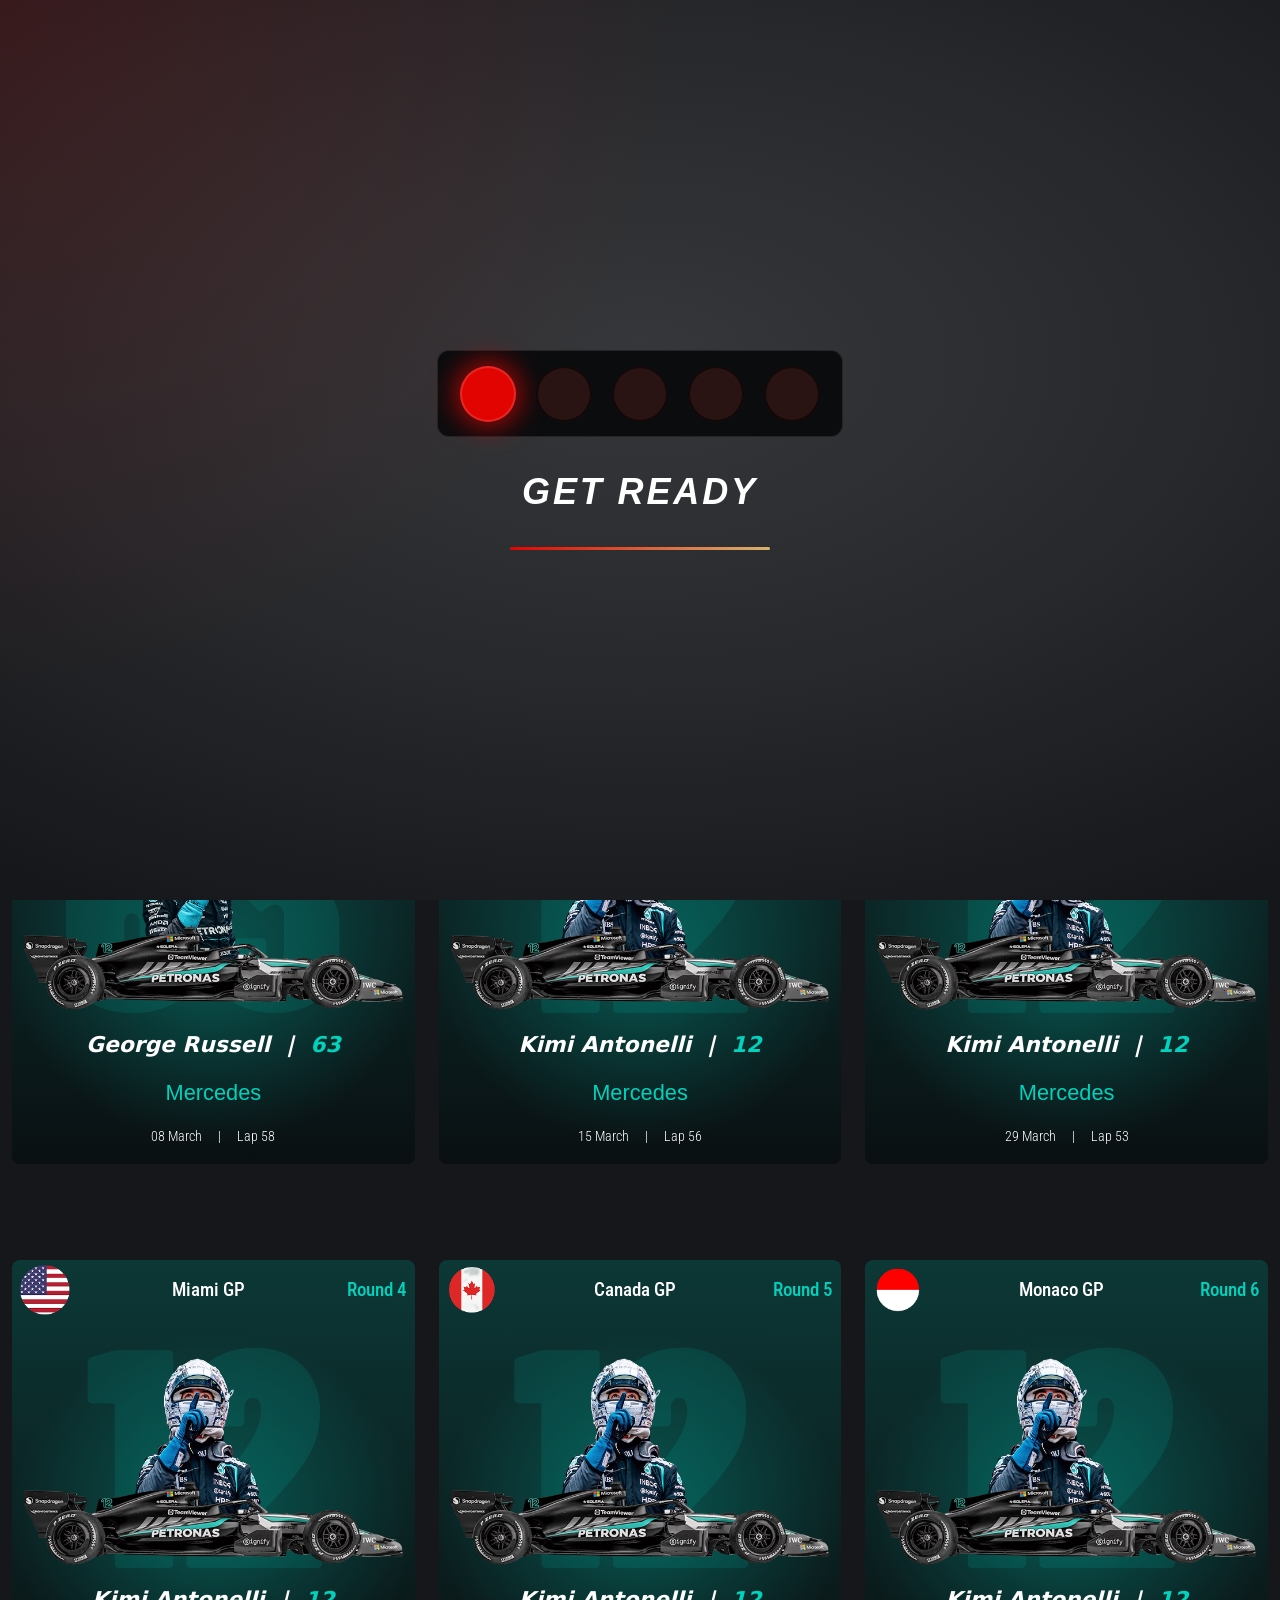
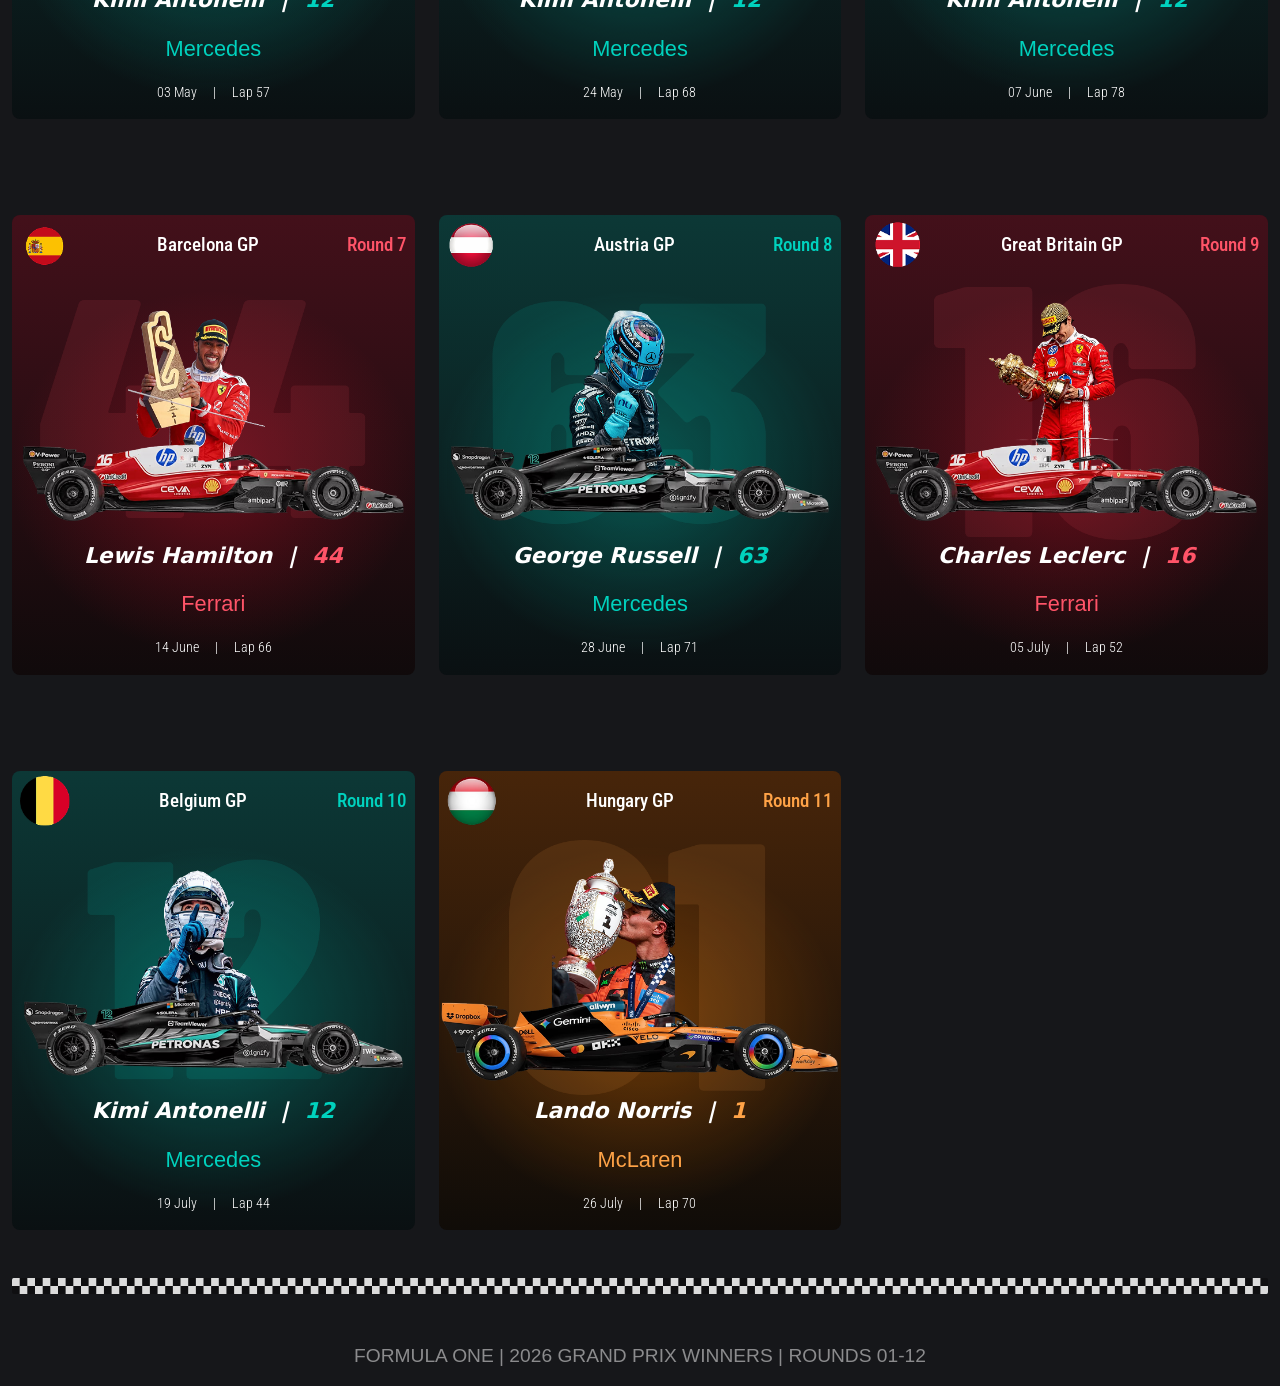
==== commit 9bab39c6: "Fixed racer file issues and wrong sizing" ====
--- a/F1-Showroom/index.html
+++ b/F1-Showroom/index.html
@@ -30,7 +30,7 @@
             </div>
         </div>
     </div>
-    <audio id="loaderAudio" src="./audio/F1_Starting_light_sound.mp3" preload="auto"></audio>
+    <audio id="loaderAudio" src="./img/F1_Starting_light_sound.mp3" preload="auto"></audio>
 
     <div class="container-fluid min-vh-100" id="home"> <!--Main Container for all-->
         <div class="row sticky-top"> <!--Static Navbar-->
@@ -251,7 +251,7 @@
                 round: 11,
                 track: "Hungary",
                 date: "26 July",
-                png: "racer4",
+                png: "racer5",
                 color: "mclaren",
                 textColor: "orange"
             },
